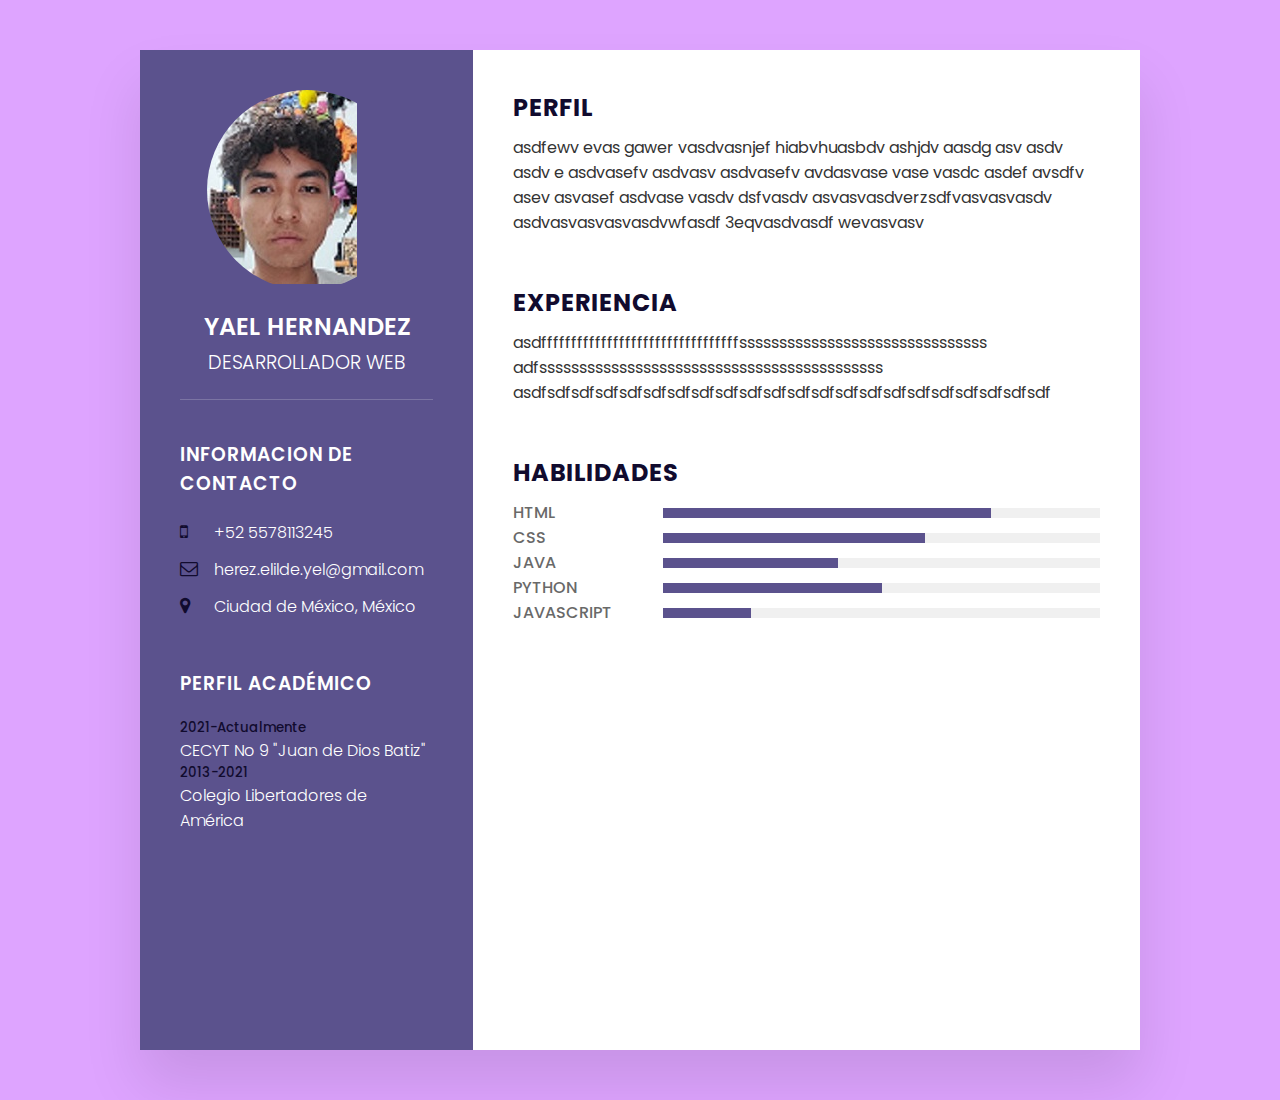
==== CV_Yael.html @ ed50ac40 "version 3.2" ====
<!DOCTYPE html>
<html>

<head>
    <meta name="viewport" content="width=device-width, initial-scale=1.0">
    <title>Cv Yael</title>
    <link rel="stylesheet" type="text/css" href="styleya.css">
    <link rel="stylesheet" href="https://cdnjs.cloudflare.com/ajax/libs/font-awesome/4.7.0/css/font-awesome.css"
        integrity="sha512-5A8nwdMOWrSz20fDsjczgUidUBR8liPYU+WymTZP1lmY9G6Oc7HlZv156XqnsgNUzTyMefFTcsFH/tnJE/+xBg=="
        crossorigin="anonymous" referrerpolicy="no-referrer" />
</head>

<body>
    <div class="container">
        <div class="left_Side">
            <div class="profileText">
                <div class="imgBx">
                    <img src="yael.jpg">
                </div>
                <h2>Yael Hernandez <br><span>Desarrollador Web</span></h2>
            </div>

            <div class="contactInfo">
                <h3 class="title">Informacion de contacto </h3>
                <ul>
                    <li>
                        <span class="icon"><i class="fa fa-mobile" aria-hidden="true"></i></span>
                        <span class="text">+52 5578113245</span>
                    </li>
                    <li>
                        <span class="icon"><i class="fa fa-envelope-o" aria-hidden="true"></i></span>
                        <span class="text">herez.elilde.yel@gmail.com</span>
                    </li>
                    <li>
                        <span class="icon"><i class="fa fa-map-marker" aria-hidden="true"></i></span>
                        <span class="text"> Ciudad de M&eacutexico, M&eacutexico</span>
                    </li>
                </ul>
            </div>

            <div class="contactInfo education">
                <h3 class="title">Perfil Acad&eacutemico </h3>
                <ul>
                    <li>
                       <h5>2021-Actualmente</h5>
                       <h4>CECYT No 9 "Juan de Dios Batiz"</h4>
                       <h5>2013-2021</h5>
                       <h4>Colegio Libertadores de Am&eacuterica</h4>
                    </li>
                </ul>
            </div>

            


        </div>
        <div class="right_Side">
            <div class="about">
                <h2 class="title2">Perfil</h2>
                <p>asdfewv evas gawer vasdvasnjef hiabvhuasbdv ashjdv aasdg asv asdv asdv e asdvasefv asdvasv asdvasefv
                    avdasvase vase vasdc asdef avsdfv asev asvasef asdvase vasdv dsfvasdv asvasvasdverzsdfvasvasvasdv
                    asdvasvasvasvasdv<br<br>wfasdf 3eqvasdvasdf wevasvasv
                </p>
            </div>
            <div class="about">
                <h2 class="title2">Experiencia</h2>
                <div class="box">
                    <div class="text">
                        <p>asdfffffffffffffffffffffffffffffffffsssssssssssssssssssssssssssssss
                            adfsssssssssssssssssssssssssssssssssssssssssss
                            asdfsdfsdfsdfsdfsdfsdfsdfsdfsdfsdfsdfsdfsdfsdfsdfsdfsdfsdfsdfsdfsdf
                        </p>
                    </div>
                </div>
            </div>
            <div class="about skills">
                <h2 class="title2">Habilidades</h2>
                <div class="box">
                    <h4>HTML</h4>
                    <div class="percent">
                        <div style="width: 75%;"></div>

                    </div>
                </div>
                <div class="box">
                    <h4>CSS</h4>
                    <div class="percent">
                        <div style="width: 60%;"></div>
                    </div>
                </div>
                <div class="box">
                    <h4>JAVA</h4>
                    <div class="percent">
                        <div style="width: 40%;"></div>
                    </div>
                </div>
                <div class="box">
                    <h4>PYTHON</h4>
                    <div class="percent">
                        <div style="width: 50%;"></div>
                    </div>
                </div>
                <div class="box">
                    <h4>JAVASCRIPT</h4>
                    <div class="percent">
                        <div style="width: 20%;"></div>
                    </div>
                </div>
            </div>
        </div>
    </div>
</body>

</html>
---- styleya.css ----
@import url('https://fonts.googleapis.com/css?family=Poppins:200,300,400,500,600,700,800,900&display=swap');
*
{
    margin: 0;
    padding: 0;
    box-sizing: border-box;
    font-family: 'Poppins', sans-serif;
}
body
{
    background-color: rgb(222, 164, 255);
    display:flex;
    justify-content: center;
    align-items: center;
    min-height: 100vh;
}
.container
{
    position: relative;
    width: 100%;
    max-width: 1000px;
    min-height: 1000px;
    background: #fff;
    margin: 50px;
    display: grid;
    grid-template-columns: 1fr 2fr;
    box-shadow: 0 35px 55px rgba(0,0,0,0.1);
}
.container .left_Side
{
    position:  relative;
    background: #5b528d;
    padding: 40px;
}

.profileText
{
position: relative;
display: flex;
flex-direction: column;
align-items: center;
padding-bottom: 20px;
border-bottom: 1px solid rgba(255,255,255,0.2);
}

.profileText .imgBx
{
    position: relative;
    width: 200px; 
    height: 200px;
    border-radius: 50%;
    overflow: hidden;
}
.profileText .imgBx yael
{
    position: absolute;
    top: 0;
    left: 0;
    width: 100%;
    height: 100%;
    object-fit: cover;

}

.profileText h2
{
    color: #fff;
    font-size: 1.5em;
    margin-top: 20px;
    text-transform: uppercase;
    text-align: center;
    font-weight: 600;
    line-height: 1.4em;
}

.profileText h2 span
{
 font-size: 0.8em;
 font-weight: 300;
    
}
.contactInfo
{
    padding-top: 40px;

}
.title
{
    color: #fff;
    text-transform: uppercase;
    font-weight: 600;
    letter-spacing: 1px;
    margin-bottom: 20px;
}
.contactInfo ul
{
    position: relative;

}

.contactInfo ul li
{
    position: relative;
    list-style: none;
    margin: 10px 0;
    cursor: pointer;

}
.contactInfo ul li .icon
{
    display: inline-block;
    width: 30px;
    font-size: 18px;
    color: #110b2e;
}
.contactInfo ul li span
{
    color: #fff;
    font-weight: 300;
}
.contactInfo.education li
{
    margin-bottom: 15px;

}
.contactInfo.education h5
{
    color: #110b2e;
    font-weight: 500;
}
.contactInfo.education h4
{
    color: #fff;
    font-weight: 500;

}

.contactInfo.education h4
{
    color: #fff;
    font-weight: 300;
    
}
.container .right_Side
{
    position:  relative;
    background: #fff;
    padding: 40px;
}
.about
{
    margin-bottom: 50px;
}
.about:last-child
{
    margin-bottom: 0;

}
.title2
{
    color: #110b2e;
    text-transform: uppercase;
    letter-spacing: 1px;
    margin-bottom: 10px;
}
p
{
    color: #333;

}
.skills .box
{
    position: relative;
    width: 100%;
    display: grid;
    grid-template-columns: 150px 1fr;
    justify-content: center;
    align-items: center;
}
.skills .box h4
{
    text-transform: uppercase;
    color: dimgrey;
    font-weight: 500;

}
.skills .box  .percent
{
    position: relative;
    width: 100%;
    height: 10px;
    background: #f0f0f0;

}
.skills .box  .percent div
{
    position: absolute;
    top: 0;
    left: 0;
    height: 100%;
    background: #5b528d;


}
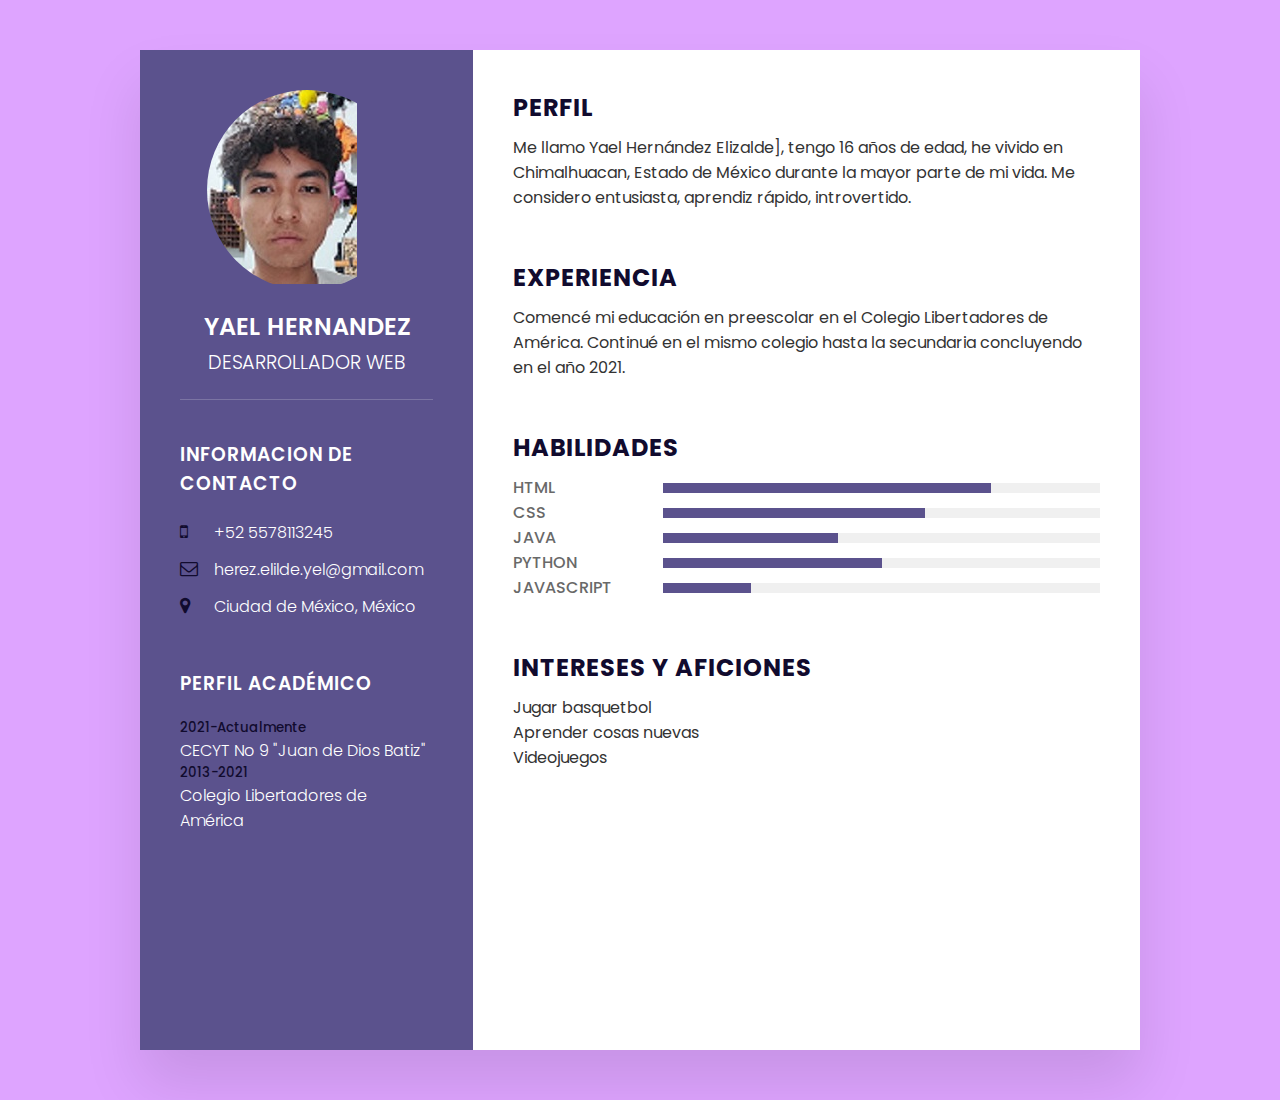
==== commit fcbf3b2d: "version 3.3" ====
--- a/CV_Yael.html
+++ b/CV_Yael.html
@@ -42,33 +42,37 @@
                 <h3 class="title">Perfil Acad&eacutemico </h3>
                 <ul>
                     <li>
-                       <h5>2021-Actualmente</h5>
-                       <h4>CECYT No 9 "Juan de Dios Batiz"</h4>
-                       <h5>2013-2021</h5>
-                       <h4>Colegio Libertadores de Am&eacuterica</h4>
+                        <h5>2021-Actualmente</h5>
+                        <h4>CECYT No 9 "Juan de Dios Batiz"</h4>
+                        <h5>2013-2021</h5>
+                        <h4>Colegio Libertadores de Am&eacuterica</h4>
                     </li>
                 </ul>
             </div>
 
-            
+
 
 
         </div>
         <div class="right_Side">
             <div class="about">
                 <h2 class="title2">Perfil</h2>
-                <p>asdfewv evas gawer vasdvasnjef hiabvhuasbdv ashjdv aasdg asv asdv asdv e asdvasefv asdvasv asdvasefv
-                    avdasvase vase vasdc asdef avsdfv asev asvasef asdvase vasdv dsfvasdv asvasvasdverzsdfvasvasvasdv
-                    asdvasvasvasvasdv<br<br>wfasdf 3eqvasdvasdf wevasvasv
+                <p>Me llamo Yael Hern&aacute;ndez Elizalde], tengo 16 a&ntilde;os de edad, he vivido en Chimalhuacan,
+                    Estado de M&eacute;xico durante la mayor parte de mi vida. Me considero entusiasta, aprendiz
+                    r&aacute;pido, introvertido.
+
                 </p>
             </div>
             <div class="about">
                 <h2 class="title2">Experiencia</h2>
                 <div class="box">
                     <div class="text">
-                        <p>asdfffffffffffffffffffffffffffffffffsssssssssssssssssssssssssssssss
-                            adfsssssssssssssssssssssssssssssssssssssssssss
-                            asdfsdfsdfsdfsdfsdfsdfsdfsdfsdfsdfsdfsdfsdfsdfsdfsdfsdfsdfsdfsdfsdf
+                        <p>
+                            Comenc&eacute; mi educaci&oacute;n en preescolar en el Colegio Libertadores de
+                            Am&eacute;rica. Continu&eacute; en el mismo colegio hasta la secundaria concluyendo en el
+                            a&ntilde;o 2021.
+
+
                         </p>
                     </div>
                 </div>
@@ -107,6 +111,19 @@
                     </div>
                 </div>
             </div>
+            <div class="about">
+                <h2 class="title2">Intereses y aficiones</h2>
+                <div class="box">
+                    <div class="text">
+                        <p>
+                            Jugar basquetbol<br>
+                            Aprender cosas nuevas<br>
+                            Videojuegos<br>
+                            
+
+                        </p>
+                    </div>
+                </div>
         </div>
     </div>
 </body>
